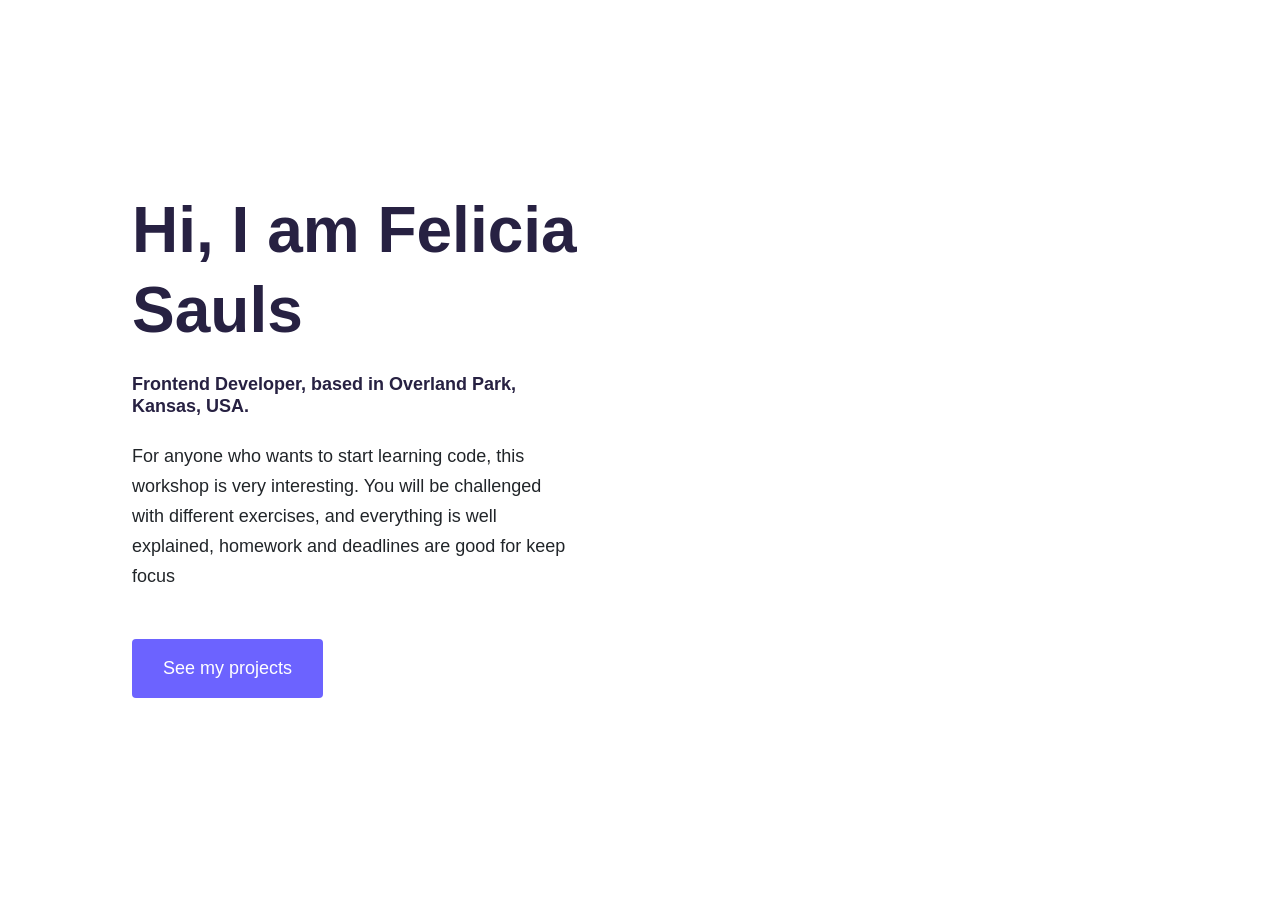
==== about.html @ cc3daceb "Added contact page content design" ====
<!DOCTYPE html>
<html lang="en">
  <head>
    <meta charset="UTF-8">
    <meta name="viewport" content="width=device-width, initial-scale=1.0">
    <title>SheCodes Portfolio</title>
    <link 
      href="https://cdn.jsdelivr.net/npm/bootstrap@5.3.8/dist/css/bootstrap.min.css" 
      rel="stylesheet" integrity="sha384-sRIl4kxILFvY47J16cr9ZwB07vP4J8+LH7qKQnuqkuIAvNWLzeN8tE5YBujZqJLB" 
      crossorigin="anonymous" />
    <link rel="preconnect" href="https://fonts.gstatic.com" />
    <link
      href="https://fonts.googleapis.com/css2?family=Playfair+Display:wght@700&family=Poppins:wght@500;700&display=swap"
      rel="stylesheet"
    />
    <link rel="stylesheet" href="styles/portfolio.css" />
    <script 
      src="https://cdn.jsdelivr.net/npm/bootstrap@5.3.8/dist/js/bootstrap.bundle.min.js" 
      integrity="sha384-FKyoEForCGlyvwx9Hj09JcYn3nv7wiPVlz7YYwJrWVcXK/BmnVDxM+D2scQbITxI" 
      crossorigin="anonymous">
    </script> 
    <script 
      src="https://kit.fontawesome.com/af4332bdb0.js"  
      crossorigin="anonymous">  
    </script> 
  </head>
  <body>
    <div class="content-container container">
      <div class="row">
        <div class="col-lg-6">
          <div class="content">
            <h1 class="mb-4">Hi, I am Felicia Sauls</h1>
            <h2 class="mb-4">Frontend Developer, based in Overland Park, Kansas, USA.</h2>
            <p class="mb-5">
              For anyone who wants to start learning code, this workshop is very
              interesting. You will be challenged with different exercises, and
              everything is well explained, homework and deadlines are good for
              keep focus
            </p>
            <a href="" class="btn btn-branding">See my projects</a>
          </div>
        </div>
        <div class="col-lg-6">
          <img src="images/felicia.png" alt="" class="img-fluid" />
        </div>
      </div>
    </div>
  </body>
</html>
---- styles/portfolio.css ----
:root {
    --primary-color: #6c63ff;
    --secondary-color: #f9f7fe;
    --text-color: #272142;
    --font-family: "Public Sans", sans-serif;
}

body {
    font-family: var(--font-family);
    
}

h1,
h2,
h3,
h4,
h5,
h6 {
    color: var(--text-color);
    font-family: var(--font-family);
    font-weight: bold;
}

h1 {
    font-size: 96px;
    line-height: 1.5;
}

h2 {
    font-size: 64px;
}

p {
    font-weight: normal;
    font-size: 18px;
    line-height: 30px;
}

.hero {
    background: var(--secondary-color);
    text-align: center;
    padding: 160px 20px;

}

.hero p {
    font-size: 36px;
    font-weight: bold;
    margin: 0;
    color: var(--text-color);
}

.hero h2 {
    font-family: var(--font-family);
    font-weight: normal;
    line-height: 1.5;
    font-size: 24px;
}

.content {
    padding: 160px 20px;
}

.content h1 {
    font-size: 64px;
    line-height: 80px;
 }

 .content h2 {
    font-size: 18px;
    color: var(--text-color);
 }

 .content h3 {
    font-size: 24px;
    line-height: 1.5;
    color: var(--text-color);
 }

 .cotent p {
    font-size: 14px;
}

.content{
    margin: 30px;
 }

.btn-branding {
    background: var(--primary-color);
    border-radius: 4px;
    color: white;
    font-size: 18px;
    line-height: 27px;
    padding: 15px 30px;
}

.btn-branding-outline {
    color: var(--primary-color);
    border: 1px solid var(--primary-color);     
    border-radius: 4px;
    font-size: 18px;
    line-height: 27px;
    padding: 15px 30px;

}

.project-desciption {
  padding: 120px 60px;
}

@media (max-width: 900px) {
  h1 {
    font-size: 44px;
    line-height: 56px;
  }

  h2 {
    font-size: 44px;
  }

  .hero {
    padding: 80px 20px;
  }

  .about-section {
    text-align: center;
    padding: 0; 
  }

  .project-desciption {
    padding: 0;
    text-align: center;
  }
}
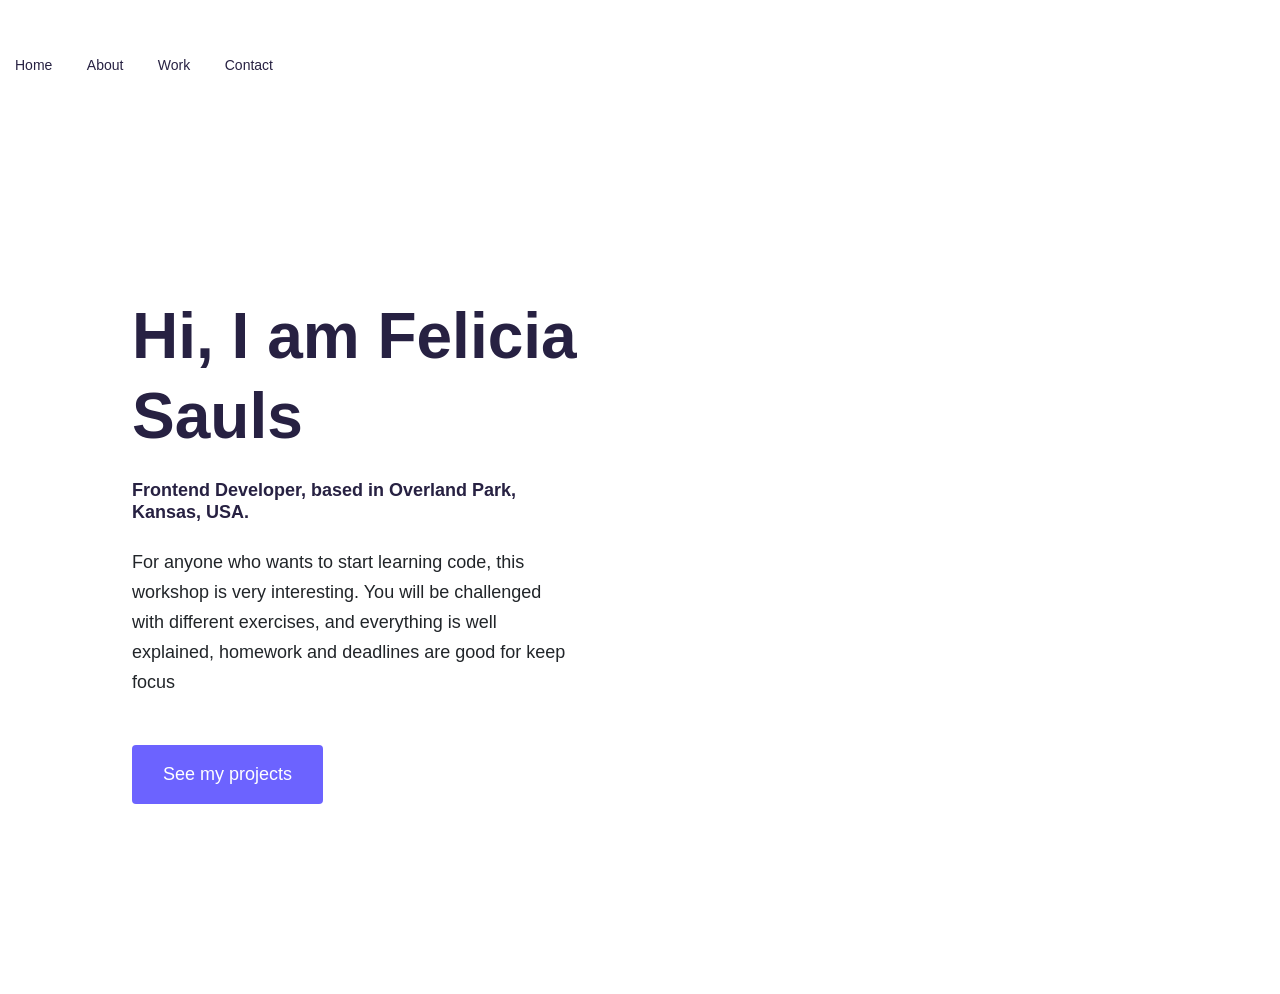
==== commit 67d385b7: "Added header to home and work pages" ====
--- a/about.html
+++ b/about.html
@@ -25,6 +25,15 @@
     </script> 
   </head>
   <body>
+    <nav>
+        <img src="" alt="">
+        <ul>
+            <li><a href="index.html">Home</a></li>
+            <li><a href="about.html">About</a></li>
+            <li><a href="work.html">Work</a></li>
+            <li><a href="contact.html">Contact</a></li>
+        </ul>
+    </nav>
     <div class="content-container container">
       <div class="row">
         <div class="col-lg-6">
--- a/styles/portfolio.css
+++ b/styles/portfolio.css
@@ -108,6 +108,37 @@
   padding: 120px 60px;
 }
 
+nav a {
+    font-size: 14px;
+}
+
+nav {
+    padding: 20px 0;
+
+}
+nav ul {
+    padding: 0;
+    margin: 0;
+}
+
+nav li {
+    display: inline;
+    list-style: none;
+    line-height: 42px;
+    margin: 15px;
+}
+
+nav a {
+    text-decoration: none;
+    color: var(--text-color);
+    transition: all 100ms ease-in-out;
+}
+
+nav a:hover,
+nav li.active a {
+    color: var(--primary-color);
+}
+
 @media (max-width: 900px) {
   h1 {
     font-size: 44px;
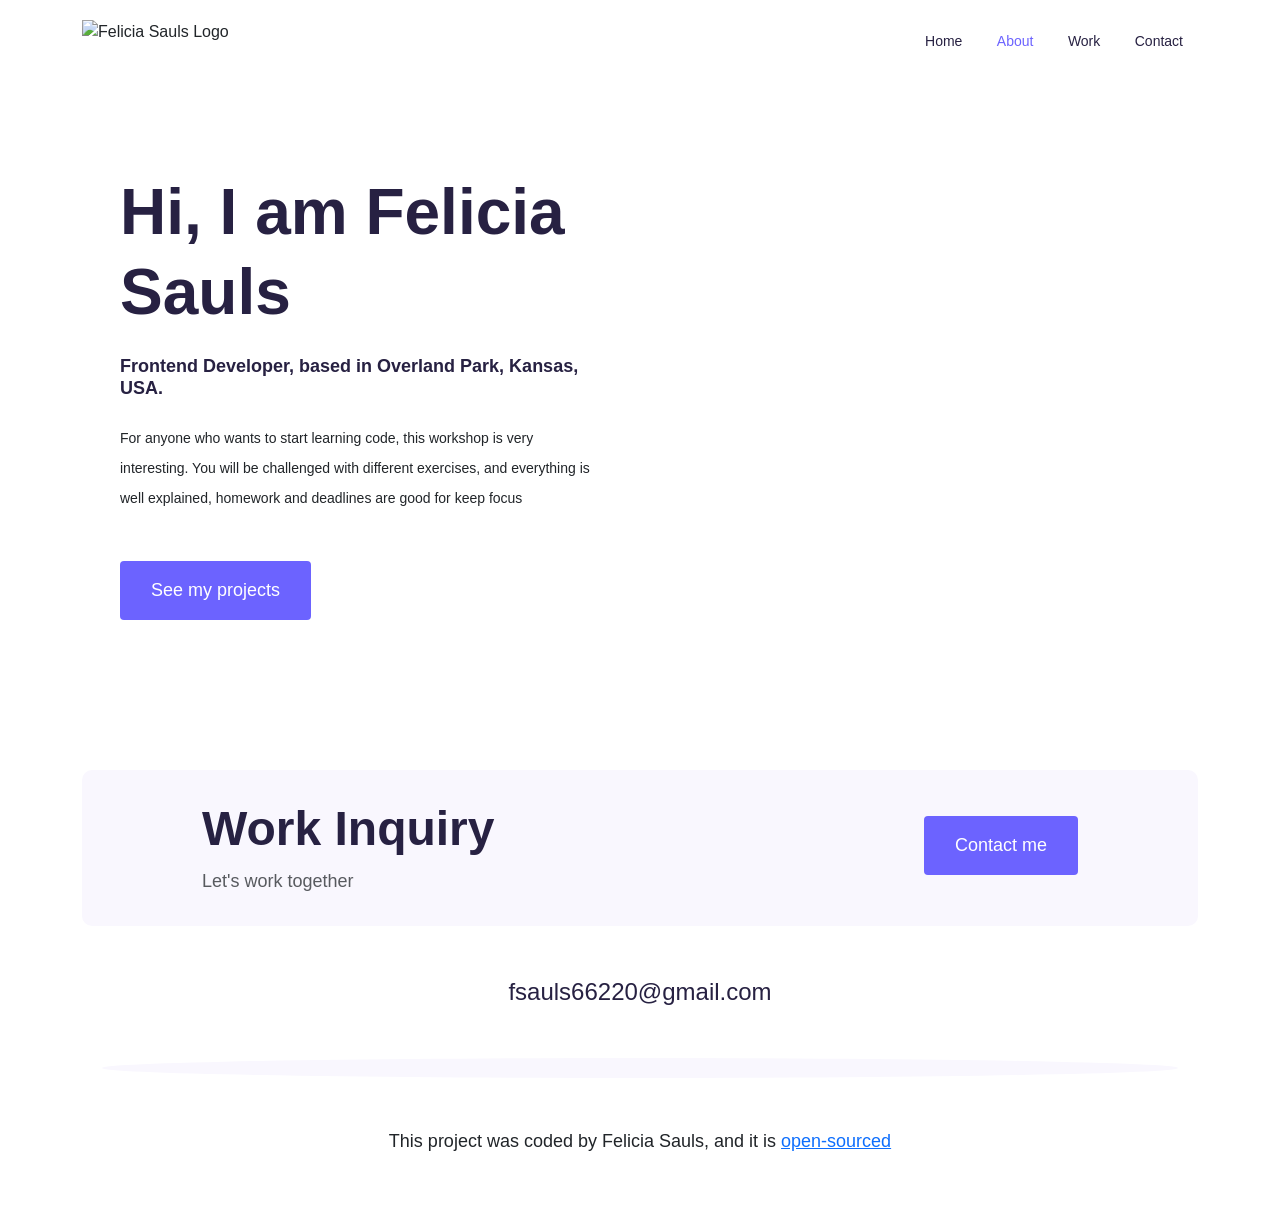
==== commit df4c9fd6: "Made the website SEO friendly and fixed navigation and links." ====
--- a/about.html
+++ b/about.html
@@ -25,15 +25,25 @@
     </script> 
   </head>
   <body>
-    <nav>
-        <img src="" alt="">
-        <ul>
-            <li><a href="index.html">Home</a></li>
-            <li><a href="about.html">About</a></li>
-            <li><a href="work.html">Work</a></li>
-            <li><a href="contact.html">Contact</a></li>
-        </ul>
+      <div class="container">
+    <nav class="d-flex justify-content-between">
+      <img src="images/logo.png" class="logo d-block d-md-block" alt=" Felicia Sauls Logo">
+      <img src="images/logo-small.png" class="logo d-block d-md-none" alt="Logo">
+      <ul>
+        <li>
+          <a href="/" title="Homepage">Home</a></li>
+        <li class="active">
+          <a href="about.html" title="About Felicia Sauls">About</a>
+        </li>
+        <li>
+          <a href="work.html" title="Felicia Sauls' Work">Work</a>
+        </li>
+        <li>
+          <a href="contact.html" title="Contact Felicia Sauls">Contact</a>
+        </li>
+      </ul>
     </nav>
+   </div>
     <div class="content-container container">
       <div class="row">
         <div class="col-lg-6">
@@ -54,5 +64,36 @@
         </div>
       </div>
     </div>
+        <footer class="container">
+        <div class="contact-box d-flex justify-content-between mb-5 d-none d-md-flex">
+          <div>  
+            <h3>Work Inquiry</h3>
+            <p class="text-muted"> Let's work together</p>
+          </div>
+          <div>
+            <a href="/contact.html" class="btn btn-branding mt-3" title="Contact Felicia Sauls">Contact me</a>
+          </div>
+        </div>
+        <div class="d-flex justify-content-center mb-5">
+        <a href="mailto:fsauls66220@gmail.com" class="email-link" title="Email Felicia Sauls"> fsauls66220@gmail.com
+        </a>
+        </div>
+        <div class="social-links d-flex justify-content-center">
+          <a href="https://github.com/felicia-sauls" target="_blank" title="Felicia Sauls' GitHub Profile">
+            <i class="fa fa-github"></i>
+          </a>
+          <a href="https://www.linkedin.com/in/felicia-sauls" target="_blank">
+            <i class="fa fa-linkedin"></i> 
+          </a>
+        </div>
+        <p class="text-center mt-5">
+            This project was coded by Felicia Sauls, and it is 
+            <a href="https://github.com/fsauls66220-sys/portfolio-project.git" 
+            target="_blank" 
+            title="Portfolio Project on GitHub"
+            >
+            open-sourced</a>
+        </p>
+      </footer>               
   </body>
 </html>
--- a/styles/portfolio.css
+++ b/styles/portfolio.css
@@ -30,6 +30,11 @@
     font-size: 64px;
 }
 
+
+h3 {
+    font-size: 48px;
+}
+
 p {
     font-weight: normal;
     font-size: 18px;
@@ -39,7 +44,7 @@
 .hero {
     background: var(--secondary-color);
     text-align: center;
-    padding: 160px 20px;
+    padding: 80px 20px;
 
 }
 
@@ -57,8 +62,8 @@
     font-size: 24px;
 }
 
-.content {
-    padding: 160px 20px;
+.content-container {
+    padding: 60px 20px;
 }
 
 .content h1 {
@@ -77,7 +82,7 @@
     color: var(--text-color);
  }
 
- .cotent p {
+ .content p {
     font-size: 14px;
 }
 
@@ -139,6 +144,46 @@
     color: var(--primary-color);
 }
 
+footer {
+    margin: 60px 0;
+}
+
+footer .contact-box {
+    background:fixed var(--secondary-color);
+    padding: 30px 120px;
+    border-radius: 10px;
+}
+
+footer .contact-box p {
+    margin: 0;
+}
+
+footer .email-link {
+    text-decoration: none;
+    color: var(--text-color);   
+    font-size: 24px;
+    text-align: center;
+}
+
+footer .email-link:hover {
+    color: var(--primary-color);
+}
+
+footer .social-links {
+    margin: 0 20px;
+    color: var(--text-color);
+    background: var(--secondary-color);
+    padding: 10px 20px;
+    border-radius: 50%;
+    font-size: 24px;
+    transition: all 100ms ease-in-out;
+}
+
+footer .social -links:hover {
+    color: var(--primary-color);
+    background: var(--secondary-color);
+}
+
 @media (max-width: 900px) {
   h1 {
     font-size: 44px;
@@ -149,10 +194,11 @@
     font-size: 44px;
   }
 
-  .hero {
-    padding: 80px 20px;
-  }
-
+  h3 {
+    font-size: 26px;
+  }
+
+  
   .about-section {
     text-align: center;
     padding: 0; 
@@ -162,5 +208,9 @@
     padding: 0;
     text-align: center;
   }
-}
-
+
+  footer .contact-box {
+    padding: 30px ;
+  }
+}
+
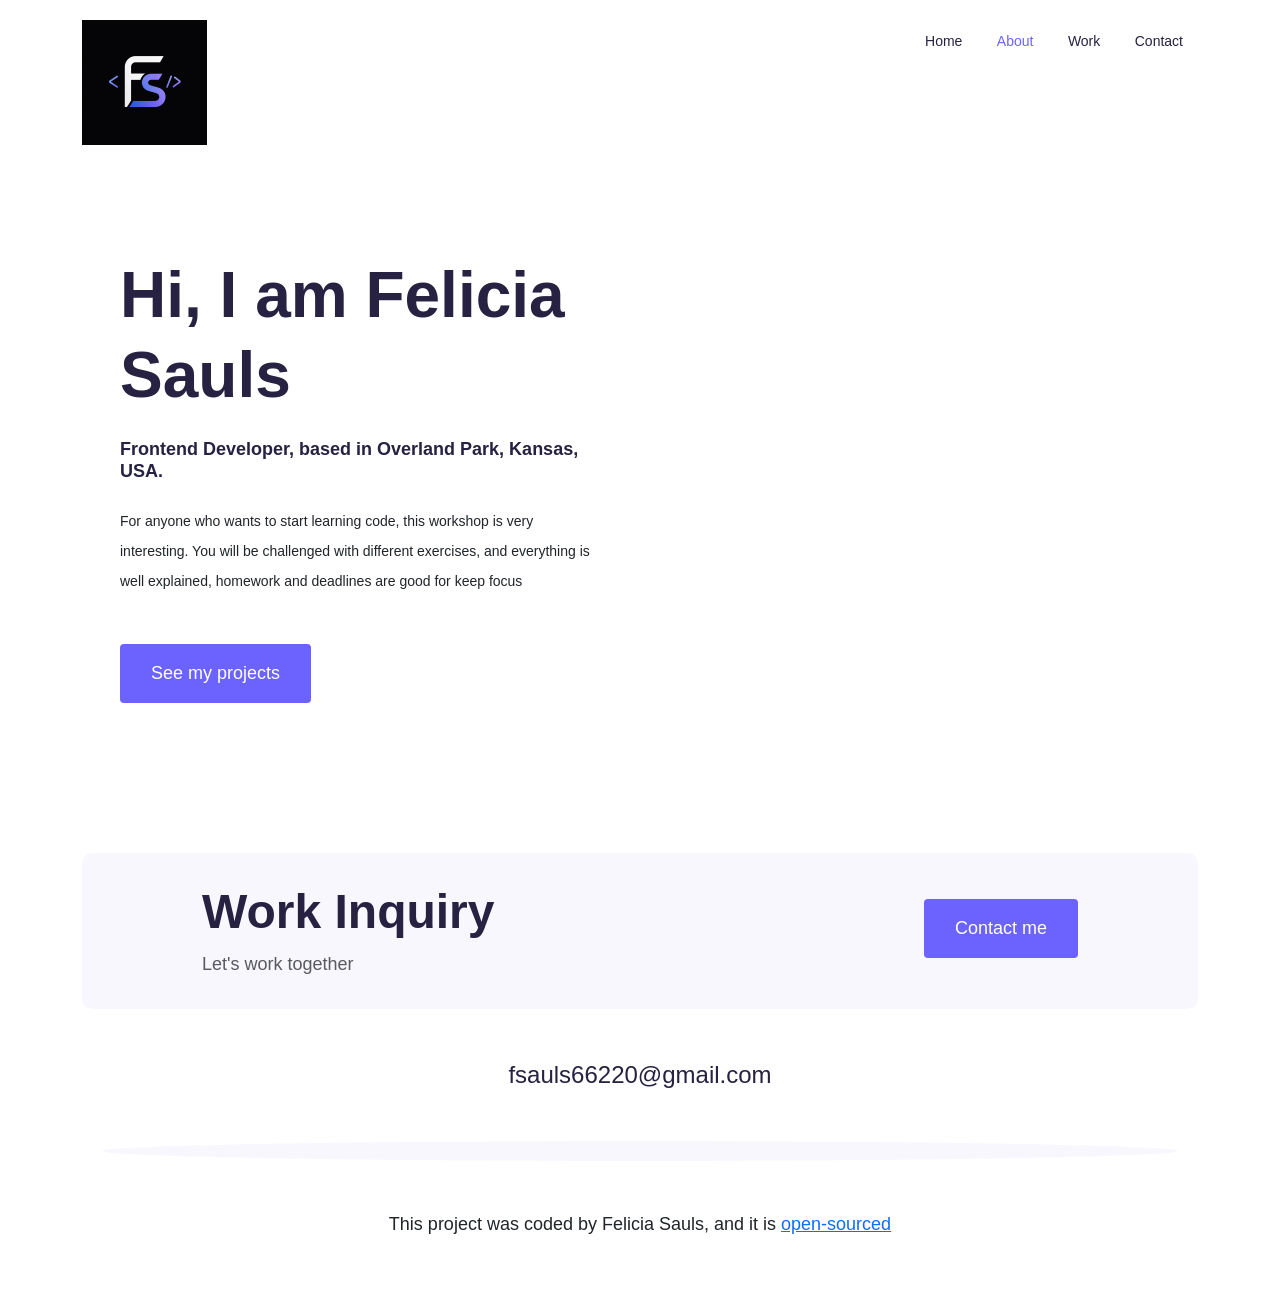
==== commit 46a367c7: "Corrected linkedin and added logo" ====
--- a/about.html
+++ b/about.html
@@ -27,8 +27,8 @@
   <body>
       <div class="container">
     <nav class="d-flex justify-content-between">
-      <img src="images/logo.png" class="logo d-block d-md-block" alt=" Felicia Sauls Logo">
-      <img src="images/logo-small.png" class="logo d-block d-md-none" alt="Logo">
+      <img src="images/fs-logo-1.png" class="logo d-block d-md-block" alt=" Felicia Sauls Logo">
+      <img src="images/fs-logo-1-small.png" class="logo d-block d-md-none" alt="Logo">
       <ul>
         <li>
           <a href="/" title="Homepage">Home</a></li>
